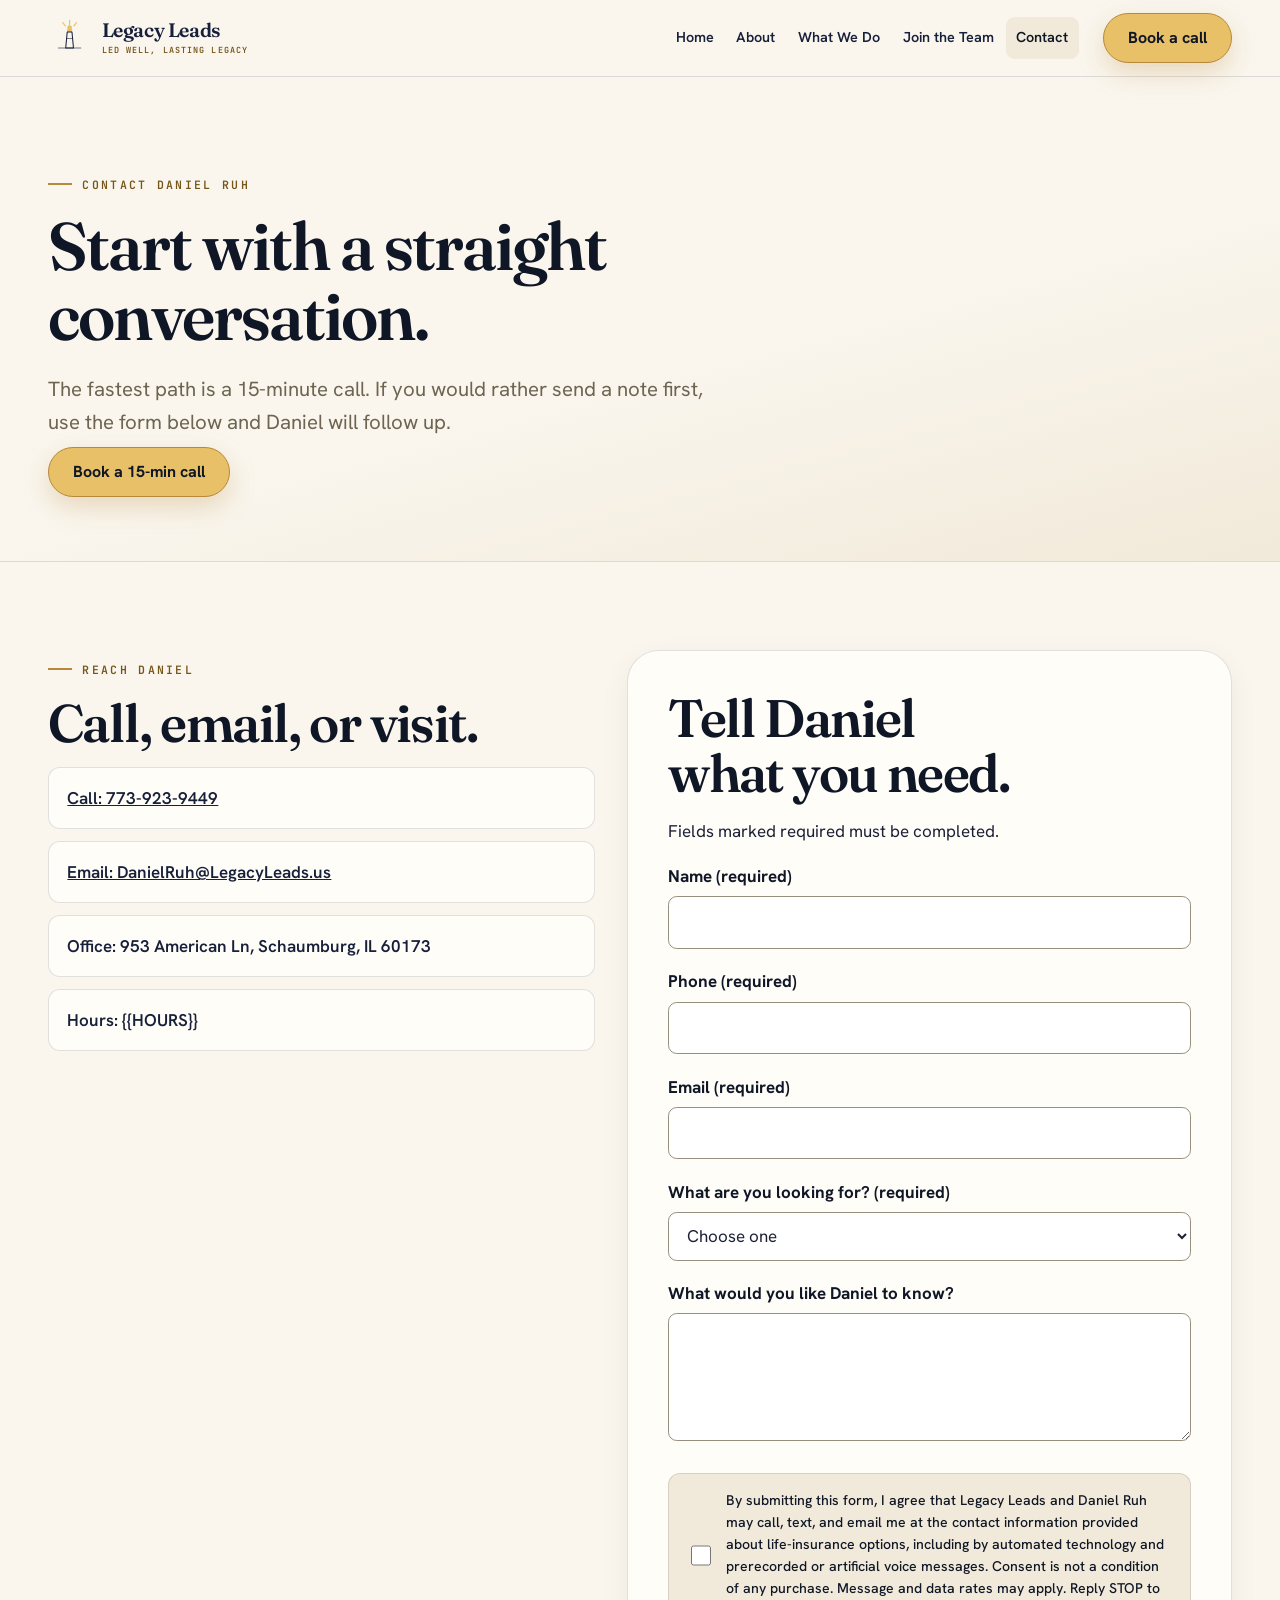
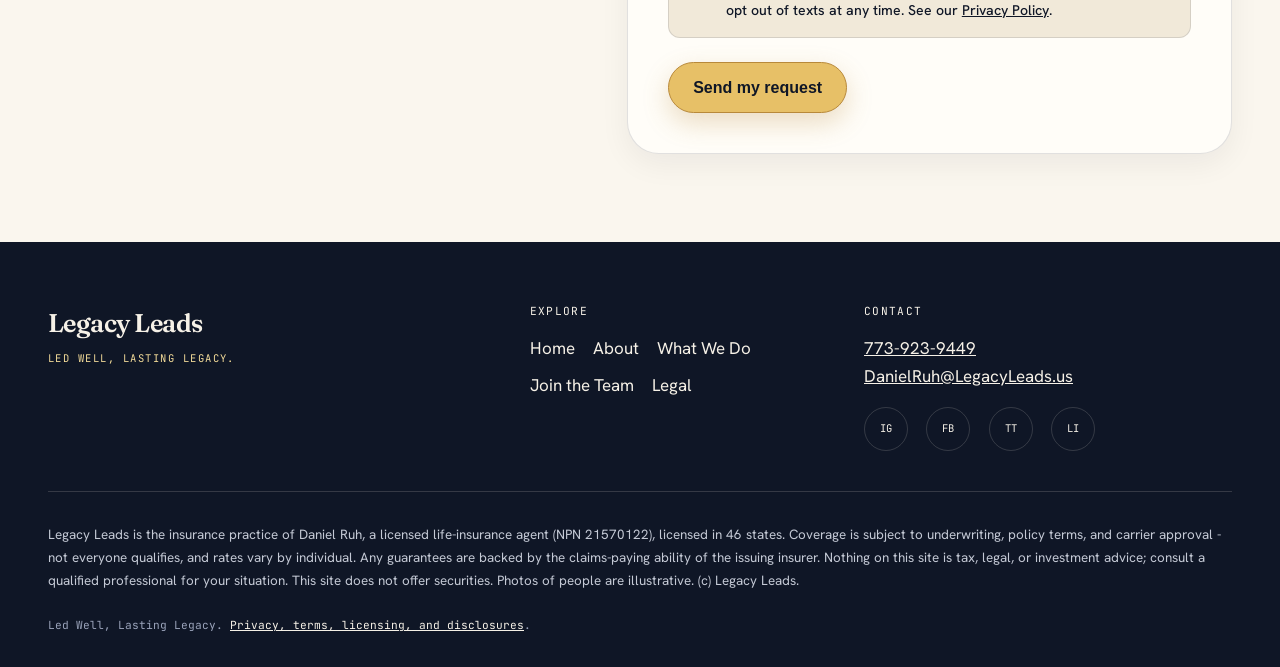
==== contact.html @ 9229e1b1 "Legacy Leads site v1 - Led Well, Lasting Legacy" ====
<!doctype html>
<html lang="en">
<head>
  <meta charset="utf-8">
  <meta name="viewport" content="width=device-width, initial-scale=1">
  <title>Contact Daniel Ruh | Legacy Leads</title>
  <link rel="canonical" href="https://legacyleads.us/contact.html">
  <meta name="description" content="Book a call or contact Daniel Ruh about life-insurance options.">
  <meta name="theme-color" content="#0f1626">
  <link rel="icon" href="assets/favicon.svg" type="image/svg+xml">
  <link rel="preconnect" href="https://fonts.googleapis.com">
  <link rel="preconnect" href="https://fonts.gstatic.com" crossorigin>
  <link href="https://fonts.googleapis.com/css2?family=Fraunces:opsz,wght@9..144,500;9..144,600&amp;family=Hanken+Grotesk:wght@400;600;700&amp;family=JetBrains+Mono:wght@500;600&amp;display=swap" rel="stylesheet">
  <link rel="stylesheet" href="assets/styles.css">
  <noscript><style>.nav-links{display:grid;position:static;border:0;box-shadow:none}.reveal,.reveal-stagger>*{opacity:1!important;transform:none!important}</style></noscript>
</head>
<body>
  <a class="skip-link" href="#main-content">Skip to main content</a>
  <header class="site-header"><div class="shell header-inner">
    <a class="brand-lockup" href="index.html" aria-label="Legacy Leads home"><svg viewBox="0 0 100 100" aria-hidden="true" class="ll-mark"><g stroke="var(--gold)" stroke-width="2.6" stroke-linecap="round"><line x1="50" y1="10" x2="50" y2="20"/><line x1="66" y1="15" x2="60" y2="23"/><line x1="34" y1="15" x2="40" y2="23"/></g><circle cx="50" cy="27" r="5.5" fill="var(--gold)"/><rect x="44" y="30" width="12" height="7" rx="1" fill="var(--gold)"/><path d="M44.5 37 L41 74 H59 L55.5 37 Z" fill="none" stroke="var(--gold)" stroke-width="2.4" stroke-linejoin="round"/><line x1="42.5" y1="52" x2="57.5" y2="52" stroke="var(--gold)" stroke-width="2" opacity=".7"/><line x1="24" y1="74" x2="76" y2="74" stroke="var(--gold)" stroke-width="2.4" stroke-linecap="round" opacity=".6"/></svg><span class="brand-name">Legacy Leads</span><span class="brand-slogan">Led Well, Lasting Legacy</span></a>
    <nav class="site-nav" aria-label="Primary navigation"><button class="nav-toggle" type="button" aria-expanded="false" aria-controls="site-nav-links">Menu</button><ul class="nav-links" id="site-nav-links"><li><a href="index.html">Home</a></li><li><a href="about.html">About</a></li><li><a href="services.html">What We Do</a></li><li><a href="join.html">Join the Team</a></li><li><a href="contact.html" aria-current="page">Contact</a></li></ul></nav>
    <a class="button button-gold header-cta" href="https://meet.legacyleads.us/">Book a call</a>
  </div></header>

  <main id="main-content">
    <section class="page-hero"><div class="shell"><span class="eyebrow">Contact Daniel Ruh</span><h1>Start with a straight conversation.</h1><p class="lede">The fastest path is a 15-minute call. If you would rather send a note first, use the form below and Daniel will follow up.</p><a class="button button-gold" href="https://meet.legacyleads.us/">Book a 15-min call</a></div></section>

    <section class="section"><div class="shell split">
      <div>
        <span class="eyebrow">Reach Daniel</span>
        <h2>Call, email, or visit.</h2>
        <ul class="contact-list">
          <li><a href="tel:+17739239449">Call: 773-923-9449</a></li>
          <li><a href="mailto:DanielRuh@LegacyLeads.us">Email: DanielRuh@LegacyLeads.us</a></li>
          <li><span>Office: 953 American Ln, Schaumburg, IL 60173</span></li>
          <li><span>Hours: {{HOURS}}</span></li>
        </ul>
      </div>

      <form class="contact-form" id="lead-form" action="https://script.google.com/macros/s/AKfycbyf5KZMwbUFO7dhl1DLOxym0Y1qWkAJf0y_yHowlGt7PQkL7hvlx5-NhVSdngNsTMA/exec" method="post" target="ll_sink">
        <h2>Tell Daniel what you need.</h2>
        <p>Fields marked required must be completed.</p>
        <input type="hidden" name="source" value="website-contact">
        <input type="hidden" name="consent_text" value="TCPA v07-14-2026 - website contact form">
        <div class="field"><label for="name">Name (required)</label><input id="name" name="name" type="text" autocomplete="name" required></div>
        <div class="field"><label for="phone">Phone (required)</label><input id="phone" name="phone" type="tel" autocomplete="tel" inputmode="tel" required></div>
        <div class="field"><label for="email">Email (required)</label><input id="email" name="email" type="email" autocomplete="email" required></div>
        <div class="field"><label for="interest">What are you looking for? (required)</label><select id="interest" name="interest" required><option value="">Choose one</option><option>Term or whole life</option><option>Final expense</option><option>Mortgage protection</option><option>Indexed universal life</option><option>Not sure yet</option></select></div>
        <div class="field"><label for="message">What would you like Daniel to know?</label><textarea id="message" name="message"></textarea></div>
        <div class="consent"><label for="consent"><input id="consent" name="consent" type="checkbox" value="on" required><span>By submitting this form, I agree that Legacy Leads and Daniel Ruh may call, text, and email me at the contact information provided about life-insurance options, including by automated technology and prerecorded or artificial voice messages. Consent is not a condition of any purchase. Message and data rates may apply. Reply STOP to opt out of texts at any time. See our <a href="legal.html#privacy">Privacy Policy</a>.</span></label></div>
        <button class="button button-gold" type="submit">Send my request</button>
      </form>
      <iframe name="ll_sink" title="Form submission target" hidden></iframe>
      <div class="form-thanks" id="lead-thanks" hidden role="status">
        <h2>Got it - thank you.</h2>
        <p>Your request is in and Daniel will follow up personally. If it's urgent, call or text <a href="tel:+17739239449">773-923-9449</a>.</p>
        <a class="button button-gold" href="https://meet.legacyleads.us/">Or book a time now</a>
      </div>
    </div></section>
  </main>

  <footer class="site-footer"><div class="shell"><div class="footer-grid">
    <div><div class="footer-wordmark">Legacy Leads</div><div class="footer-slogan">Led Well, Lasting Legacy.</div></div>
    <div><div class="footer-heading">Explore</div><ul class="footer-nav"><li><a href="index.html">Home</a></li><li><a href="about.html">About</a></li><li><a href="services.html">What We Do</a></li><li><a href="join.html">Join the Team</a></li><li><a href="legal.html">Legal</a></li></ul></div>
    <div class="footer-contact"><div class="footer-heading">Contact</div><p><a href="tel:+17739239449">773-923-9449</a><br><a href="mailto:DanielRuh@LegacyLeads.us">DanielRuh@LegacyLeads.us</a></p><ul class="social-links" aria-label="Social media"><li><a href="https://www.instagram.com/legacyleads/" aria-label="Instagram">IG</a></li><li><a href="https://www.facebook.com/legacyleadsus" aria-label="Facebook">FB</a></li><li><a href="https://www.tiktok.com/@legacyleads" aria-label="TikTok">TT</a></li><li><a href="https://www.linkedin.com/company/legacyleadsus" aria-label="LinkedIn">LI</a></li></ul></div>
  </div><p class="legal-disclaimer">Legacy Leads is the insurance practice of Daniel Ruh, a licensed life-insurance agent (NPN 21570122), licensed in 46 states. Coverage is subject to underwriting, policy terms, and carrier approval - not everyone qualifies, and rates vary by individual. Any guarantees are backed by the claims-paying ability of the issuing insurer. Nothing on this site is tax, legal, or investment advice; consult a qualified professional for your situation. This site does not offer securities. Photos of people are illustrative. (c) Legacy Leads.</p><p class="copyright">Led Well, Lasting Legacy. <a class="legal-link" href="legal.html">Privacy, terms, licensing, and disclosures</a>.</p></div></footer>
  <script src="assets/site.js" defer></script>
  <script>
    // Lead form: native submit lands in the Google Sheet via the hidden iframe
    // (most reliable cross-origin path - no CORS gate, no lost leads). JS only
    // swaps in the on-page thank-you so the visitor never leaves the site.
    (function () {
      var form = document.getElementById('lead-form');
      var thanks = document.getElementById('lead-thanks');
      if (!form || !thanks) return;
      form.addEventListener('submit', function () {
        // native validation (required fields + consent) has already passed here
        var btn = form.querySelector('button[type="submit"]');
        if (btn) { btn.disabled = true; btn.textContent = 'Sending...'; }
        setTimeout(function () {
          form.hidden = true;
          thanks.hidden = false;
          thanks.scrollIntoView({ behavior: 'smooth', block: 'center' });
        }, 500);
      });
    }());
  </script>
</body>
</html>
---- assets/styles.css ----
/* ============================================================
   Legacy Leads - evolved Midnight Vault (warm premium)
   Fraunces / Hanken Grotesk / JetBrains Mono
   Signature: the lighthouse beam - one slow sweep of warm light.
   ============================================================ */

:root {
  --navy-deep: #0f1626;
  --navy: #17203a;
  --navy-2: #1e2a47;
  --gold: #e7c067;
  --gold-bright: #f4dc99;
  --gold-deep: #b8893a;
  --gold-ink: #755619;
  --cream: #faf6ee;
  --cream-2: #f1e9d9;
  --secure: #4e8a78;
  --td: #f6f1e7;
  --md: #9aa3ba;
  --tl: #1b2036;
  --ml: #6d6552;
  --white: #fffdf8;
  --line: rgba(27, 32, 54, 0.13);
  --line-dark: rgba(246, 241, 231, 0.16);
  --shadow: 0 24px 60px rgba(15, 22, 38, 0.10);
  --shadow-soft: 0 10px 30px rgba(15, 22, 38, 0.06);
  --radius-sm: 0.75rem;
  --radius: 1.25rem;
  --radius-lg: 2rem;
  --display: "Fraunces", Georgia, serif;
  --ui: "Hanken Grotesk", Arial, sans-serif;
  --mono: "JetBrains Mono", "Courier New", monospace;
  --ease: cubic-bezier(0.22, 0.68, 0.24, 1);
}

* { box-sizing: border-box; }
html { scroll-behavior: smooth; }
body {
  margin: 0;
  background: var(--cream);
  color: var(--tl);
  font-family: var(--ui);
  font-size: 1.0625rem;
  line-height: 1.65;
  text-rendering: optimizeLegibility;
  -webkit-font-smoothing: antialiased;
}
img, svg { display: block; max-width: 100%; }
img { height: auto; }
a { color: inherit; }
a:hover { text-decoration-thickness: 0.12em; }
:focus-visible { outline: 3px solid var(--secure); outline-offset: 4px; border-radius: 0.25rem; }
::selection { background: var(--gold-bright); color: var(--navy-deep); }

.skip-link {
  position: fixed; z-index: 1000; top: 0.75rem; left: 0.75rem;
  padding: 0.75rem 1rem; background: var(--navy-deep); color: var(--td);
  transform: translateY(-180%); transition: transform 200ms var(--ease);
}
.skip-link:focus { transform: translateY(0); }
.shell { width: min(100% - 2.5rem, 74rem); margin-inline: auto; }
.narrow { width: min(100% - 2.5rem, 46rem); margin-inline: auto; }

/* ---------- header ---------- */
.site-header {
  position: sticky; z-index: 50; top: 0;
  border-bottom: 1px solid var(--line);
  background: rgba(250, 246, 238, 0.92);
  backdrop-filter: blur(16px);
  -webkit-backdrop-filter: blur(16px);
}
.header-inner { display: flex; min-height: 4.75rem; align-items: center; justify-content: space-between; gap: 1rem; }
.brand-lockup {
  display: inline-grid; grid-template-columns: 2.7rem auto; grid-template-rows: auto auto;
  align-items: center; column-gap: 0.65rem; color: var(--navy); text-decoration: none;
}
.brand-lockup .ll-mark { grid-row: 1 / 3; width: 2.7rem; height: 2.7rem; }
.brand-lockup .ll-mark > path, .brand-lockup .ll-mark > line { stroke: var(--navy); }
.brand-name {
  align-self: end; font-family: var(--display); font-size: 1.22rem; font-weight: 600;
  letter-spacing: -0.02em; line-height: 1;
}
.brand-slogan {
  align-self: start; margin-top: 0.3rem; color: var(--gold-ink);
  font-family: var(--mono); font-size: 0.53rem; font-weight: 600;
  letter-spacing: 0.13em; line-height: 1.2; text-transform: uppercase;
}
.site-nav { margin-left: auto; }
.nav-toggle {
  min-height: 2.75rem; padding: 0.62rem 0.9rem; border: 1px solid var(--line);
  border-radius: var(--radius-sm); background: var(--white); color: var(--navy);
  cursor: pointer; font-weight: 700; font-size: 0.9rem; font-family: var(--ui);
}
.nav-links {
  position: absolute; top: calc(100% + 1px); right: 1rem; left: 1rem;
  display: none; gap: 0.25rem; margin: 0; padding: 0.75rem;
  border: 1px solid var(--line); border-top: 0;
  border-radius: 0 0 var(--radius) var(--radius);
  background: var(--cream); box-shadow: var(--shadow); list-style: none;
}
.site-header.nav-open .nav-links { display: grid; }
.nav-links a {
  display: block; padding: 0.7rem 0.8rem; border-radius: 0.55rem;
  color: var(--navy); font-weight: 600; text-decoration: none;
}
.nav-links a:hover, .nav-links a[aria-current="page"] { background: var(--cream-2); color: var(--navy-deep); }
.header-cta { display: none; }

/* ---------- buttons ---------- */
.button {
  display: inline-flex; min-height: 3.15rem; align-items: center; justify-content: center;
  gap: 0.5rem; padding: 0.8rem 1.5rem; border: 1px solid transparent; border-radius: 999px;
  font-weight: 700; font-size: 1rem; line-height: 1.2; text-align: center; text-decoration: none;
  transition: transform 180ms var(--ease), box-shadow 180ms var(--ease), background 180ms var(--ease), color 180ms var(--ease);
}
.button:hover { transform: translateY(-2px); text-decoration: none; }
.button:active { transform: translateY(0); }
.button-gold {
  border-color: var(--gold-deep); background: var(--gold); color: var(--navy-deep);
  box-shadow: 0 10px 26px rgba(184, 137, 58, 0.28);
}
.button-gold:hover { background: var(--gold-bright); box-shadow: 0 14px 32px rgba(184, 137, 58, 0.36); }
.button-outline { border-color: var(--navy); background: transparent; color: var(--navy); }
.button-outline:hover { background: var(--navy); color: var(--td); }
.button-ghost-light { border-color: rgba(246, 241, 231, 0.45); background: transparent; color: var(--td); }
.button-ghost-light:hover { border-color: var(--gold); color: var(--gold-bright); }
.button-light { border-color: var(--gold); background: var(--gold); color: var(--navy-deep); }
.button-light:hover { background: var(--gold-bright); }

/* ---------- type ---------- */
.eyebrow {
  display: inline-flex; align-items: center; gap: 0.65rem; margin-bottom: 1.1rem;
  color: var(--gold-ink); font-family: var(--mono); font-size: 0.72rem; font-weight: 600;
  letter-spacing: 0.2em; text-transform: uppercase;
}
.eyebrow::before { width: 1.5rem; height: 2px; background: var(--gold-deep); content: ""; }
h1, h2, h3 {
  margin-top: 0; color: var(--navy-deep); font-family: var(--display);
  font-weight: 600; line-height: 1.04; letter-spacing: -0.03em; text-wrap: balance;
}
h1 { max-width: 16ch; margin-bottom: 1.4rem; font-size: clamp(2.7rem, 8.5vw, 5.4rem); font-optical-sizing: auto; }
h2 { margin-bottom: 1rem; font-size: clamp(1.9rem, 5.5vw, 3.3rem); }
h3 { margin-bottom: 0.65rem; font-size: clamp(1.22rem, 3.5vw, 1.5rem); line-height: 1.15; }
h1 em, h2 em { font-style: italic; font-weight: 500; color: var(--gold-deep); }
p { margin-top: 0; }
.lede { max-width: 42rem; margin-bottom: 2rem; color: var(--ml); font-size: clamp(1.1rem, 2.6vw, 1.28rem); line-height: 1.6; }

/* ---------- THE HERO: dark harbor + the beam ---------- */
.hero {
  position: relative; overflow: hidden;
  padding: clamp(4rem, 9vw, 7rem) 0 clamp(3.5rem, 7vw, 5.5rem);
  background:
    radial-gradient(120% 90% at 85% -20%, #24304f 0%, transparent 55%),
    radial-gradient(90% 70% at -10% 110%, #131c31 0%, transparent 60%),
    var(--navy-deep);
  color: var(--td);
}
/* the beam - a slow lighthouse sweep of warm light across the harbor */
.hero .beam {
  position: absolute; z-index: 0; top: -42%; left: 50%; width: 200vmax; height: 200vmax;
  transform: translateX(-50%);
  background: conic-gradient(
    from 0deg at 50% 50%,
    transparent 0deg,
    rgba(231, 192, 103, 0.10) 8deg,
    rgba(244, 220, 153, 0.16) 14deg,
    rgba(231, 192, 103, 0.10) 20deg,
    transparent 28deg,
    transparent 360deg
  );
  animation: beam-sweep 14s var(--ease) infinite;
  pointer-events: none;
}
@keyframes beam-sweep {
  0%   { rotate: 142deg; }
  46%  { rotate: 218deg; }
  54%  { rotate: 218deg; }
  100% { rotate: 142deg; }
}
/* faint horizon + water shimmer under everything */
.hero::after {
  position: absolute; z-index: 0; right: 0; bottom: 0; left: 0; height: 30%;
  background: linear-gradient(180deg, transparent, rgba(231, 192, 103, 0.05));
  content: "";
}
.hero-grid { position: relative; z-index: 1; display: grid; gap: 3rem; align-items: center; }
.hero .eyebrow { color: var(--gold-bright); }
.hero .eyebrow::before { background: var(--gold); }
.hero h1 { color: var(--td); }
.hero h1 em { color: var(--gold); }
.hero .lede { color: var(--md); }
.cta-row { display: flex; flex-wrap: wrap; gap: 0.8rem; }
.trust-row { display: flex; flex-wrap: wrap; gap: 0.7rem 1.6rem; margin: 2.2rem 0 0; padding: 0; color: var(--md); font-size: 0.95rem; list-style: none; }
.trust-row li { display: inline-flex; align-items: center; gap: 0.55rem; }
.trust-row li::before {
  width: 1rem; height: 1rem; border-radius: 50%;
  background: var(--secure);
  content: "";
  -webkit-mask: url('data:image/svg+xml;utf8,<svg xmlns="http://www.w3.org/2000/svg" viewBox="0 0 16 16"><path fill="black" d="M6.4 12.2 2.6 8.4l1.2-1.2 2.6 2.6 5.8-5.8 1.2 1.2z"/></svg>') center / contain no-repeat;
  mask: url('data:image/svg+xml;utf8,<svg xmlns="http://www.w3.org/2000/svg" viewBox="0 0 16 16"><path fill="black" d="M6.4 12.2 2.6 8.4l1.2-1.2 2.6 2.6 5.8-5.8 1.2 1.2z"/></svg>') center / contain no-repeat;
}
.hero-photo { position: relative; }
.hero-photo img {
  width: 100%; border: 1px solid rgba(231, 192, 103, 0.35);
  border-radius: var(--radius-lg);
  box-shadow: 0 30px 80px rgba(0, 0, 0, 0.45), 0 0 0 6px rgba(231, 192, 103, 0.06);
}
.hero-photo figcaption {
  margin-top: 0.9rem; color: var(--md); font-family: var(--mono);
  font-size: 0.66rem; letter-spacing: 0.14em; text-transform: uppercase; text-align: right;
}


/* ---------- sections ---------- */
.section { padding: clamp(3.5rem, 8vw, 5.5rem) 0; }
.section-cream-2 { border-block: 1px solid var(--line); background: var(--cream-2); }
.section-dark { background: var(--navy-deep); color: var(--td); }
.section-dark h1, .section-dark h2, .section-dark h3 { color: var(--td); }
.section-dark .eyebrow { color: var(--gold-bright); }
.section-dark .eyebrow::before { background: var(--gold); }
.section-dark .lede, .section-dark .muted { color: var(--md); }
.split { display: grid; gap: 2rem; align-items: start; }
.section-heading { max-width: 52rem; margin-bottom: 2.75rem; }
.section-heading p { max-width: 43rem; color: var(--ml); font-size: 1.08rem; }

/* the truth card - navy island in the cream */
.truth-card {
  position: relative; overflow: hidden;
  padding: clamp(2.25rem, 7vw, 4.5rem);
  border-radius: var(--radius-lg);
  background:
    radial-gradient(80% 120% at 100% 0%, #202c49 0%, transparent 60%),
    var(--navy-deep);
  color: var(--td); box-shadow: var(--shadow);
}
.truth-card::after {
  position: absolute; top: -9rem; right: -8rem; width: 22rem; height: 22rem;
  border: 1px solid rgba(231, 192, 103, 0.25); border-radius: 50%;
  box-shadow: 0 0 0 3rem rgba(231, 192, 103, 0.05), 0 0 0 7rem rgba(231, 192, 103, 0.03);
  content: "";
}
.truth-card .eyebrow { color: var(--gold-bright); }
.truth-card .eyebrow::before { background: var(--gold); }
.truth-card h2 { max-width: 20ch; color: var(--td); }
.truth-card p { position: relative; max-width: 52rem; margin-bottom: 0; color: #c6cbd8; font-size: 1.12rem; }

/* how it works - the lighted path */
.steps { position: relative; display: grid; gap: 1rem; counter-reset: step; }
.step {
  position: relative; padding: 1.8rem 1.6rem 1.6rem;
  border: 1px solid var(--line); border-radius: var(--radius);
  background: var(--white); box-shadow: var(--shadow-soft);
}
.step-number {
  display: inline-flex; align-items: center; gap: 0.6rem; margin-bottom: 1.6rem;
  color: var(--gold-ink); font-family: var(--mono); font-size: 0.78rem; font-weight: 600; letter-spacing: 0.12em;
}
.step-number::after { width: 2.2rem; height: 2px; background: linear-gradient(90deg, var(--gold), transparent); content: ""; }
.step p { margin-bottom: 0; color: var(--ml); }

/* product cards with art-directed images */
.grid-2, .grid-3, .grid-4 { display: grid; gap: 1.1rem; }
.card {
  height: 100%; padding: 1.6rem;
  border: 1px solid var(--line); border-radius: var(--radius);
  background: var(--white); box-shadow: var(--shadow-soft);
}
.card p:last-child { margin-bottom: 0; }
.card-link { display: block; color: inherit; text-decoration: none; transition: transform 220ms var(--ease), border-color 220ms var(--ease), box-shadow 220ms var(--ease); }
.card-link:hover { border-color: rgba(184, 137, 58, 0.6); box-shadow: var(--shadow); transform: translateY(-4px); }
.card-number { display: block; margin-bottom: 2rem; color: var(--gold-ink); font-family: var(--mono); font-size: 0.78rem; font-weight: 600; letter-spacing: 0.12em; }
.photo-card {
  display: flex; flex-direction: column; overflow: hidden; height: 100%; padding: 0;
  border: 1px solid var(--line); border-radius: var(--radius);
  background: var(--white); box-shadow: var(--shadow-soft);
  color: inherit; text-decoration: none;
  transition: transform 220ms var(--ease), box-shadow 220ms var(--ease), border-color 220ms var(--ease);
}
.photo-card .photo-frame { overflow: hidden; aspect-ratio: 3 / 2; }
.photo-card img { width: 100%; height: 100%; object-fit: cover; transition: transform 600ms var(--ease); }
.photo-card .photo-body { display: flex; flex: 1; flex-direction: column; gap: 0.35rem; padding: 1.3rem 1.4rem 1.5rem; }
.photo-card .card-kicker { margin-bottom: 0.35rem; }
.photo-card p { margin-bottom: 0; color: var(--ml); font-size: 0.98rem; }
.photo-card .card-cta {
  margin-top: auto; padding-top: 0.9rem; color: var(--gold-ink);
  font-family: var(--mono); font-size: 0.72rem; font-weight: 600; letter-spacing: 0.12em; text-transform: uppercase;
}
.photo-card:hover { border-color: rgba(184, 137, 58, 0.6); box-shadow: var(--shadow); transform: translateY(-4px); }
.photo-card:hover img { transform: scale(1.04); }
.card-kicker {
  display: inline-flex; width: fit-content; padding: 0.32rem 0.6rem;
  border: 1px solid rgba(184, 137, 58, 0.35); border-radius: 999px;
  color: var(--gold-ink); font-family: var(--mono); font-size: 0.65rem; letter-spacing: 0.08em; text-transform: uppercase;
}

/* promise */
.promise {
  display: grid; gap: 2.5rem; padding: clamp(2rem, 7vw, 4rem);
  border: 1px solid var(--line); border-radius: var(--radius-lg); background: var(--white);
  box-shadow: var(--shadow-soft);
}
.signature { color: var(--gold-ink); font-family: var(--display); font-size: 1.3rem; font-style: italic; }
.check-list, .plain-list { margin: 0; padding: 0; list-style: none; }
.check-list li { position: relative; padding: 0.9rem 0 0.9rem 2.1rem; border-bottom: 1px solid var(--line); }
.check-list li:last-child { border-bottom: 0; }
.check-list li::before {
  position: absolute; top: 1.15rem; left: 0; width: 1.05rem; height: 1.05rem;
  background: var(--secure); content: "";
  -webkit-mask: url('data:image/svg+xml;utf8,<svg xmlns="http://www.w3.org/2000/svg" viewBox="0 0 16 16"><path fill="black" d="M6.4 12.2 2.6 8.4l1.2-1.2 2.6 2.6 5.8-5.8 1.2 1.2z"/></svg>') center / contain no-repeat;
  mask: url('data:image/svg+xml;utf8,<svg xmlns="http://www.w3.org/2000/svg" viewBox="0 0 16 16"><path fill="black" d="M6.4 12.2 2.6 8.4l1.2-1.2 2.6 2.6 5.8-5.8 1.2 1.2z"/></svg>') center / contain no-repeat;
}

/* reviews */
blockquote.card { margin: 0; }
blockquote.card p { font-family: var(--display); font-size: 1.12rem; font-style: italic; color: var(--navy); }
blockquote.card footer { color: var(--ml); font-size: 0.92rem; }
.reviews-note { max-width: 52rem; margin-top: 1.25rem; padding: 1rem 1.2rem; border-left: 3px solid var(--gold-deep); background: var(--cream-2); color: var(--ml); font-size: 0.95rem; }

/* join band */
.band { overflow: hidden; padding: 3.5rem 0; background: var(--navy); color: var(--td); }
.band-inner { display: flex; flex-wrap: wrap; align-items: center; justify-content: space-between; gap: 2rem; }
.band-inner > div { max-width: 45rem; }
.band-inner p { margin-bottom: 0; }
.band-grid { display: grid; align-items: stretch; }
.band-copy { padding: clamp(3rem, 7vw, 4.5rem) 0; }
.band .eyebrow { color: var(--gold-bright); }
.band .eyebrow::before { background: var(--gold); }
.band h2 { max-width: 17ch; color: var(--td); }
.band p { max-width: 40rem; margin-bottom: 1.75rem; color: #c9cfdd; }
.band-photo { position: relative; min-height: 16rem; }
.band-photo img { position: absolute; inset: 0; width: 100%; height: 100%; object-fit: cover; }
.band-photo::after {
  position: absolute; inset: 0;
  background: linear-gradient(90deg, var(--navy) 0%, transparent 35%);
  content: "";
}

/* final cta */
.final-cta { position: relative; overflow: hidden; text-align: center; }
.final-cta .narrow { position: relative; z-index: 1; }
.final-cta::before {
  position: absolute; top: -60%; left: 50%; width: 60rem; height: 60rem;
  transform: translateX(-50%);
  background: radial-gradient(closest-side, rgba(231, 192, 103, 0.14), transparent 70%);
  content: "";
}
.final-cta h2 { max-width: 22ch; margin-inline: auto; }
.final-cta .lede { margin-inline: auto; }

/* ---------- interior pages ---------- */
.page-hero {
  position: relative; overflow: hidden;
  padding: clamp(3.5rem, 8vw, 5.5rem) 0 clamp(2.75rem, 6vw, 4rem);
  border-bottom: 1px solid var(--line);
  background: linear-gradient(165deg, var(--cream) 55%, var(--cream-2));
}
.page-hero h1 { max-width: 18ch; font-size: clamp(2.4rem, 7vw, 4.2rem); }
.page-hero .lede { margin-bottom: 0.5rem; }
.credential-strip {
  display: grid; gap: 1px; overflow: hidden; margin-top: 2.25rem;
  border: 1px solid var(--line); border-radius: var(--radius); background: var(--line);
}
.credential-strip div { padding: 1.1rem 1.25rem; background: var(--white); }
.credential-strip span { display: block; margin-bottom: 0.2rem; color: var(--ml); font-family: var(--mono); font-size: 0.66rem; letter-spacing: 0.1em; text-transform: uppercase; }
.credential-strip strong { color: var(--navy-deep); }

.product-section { padding: clamp(3.25rem, 7vw, 5rem) 0; border-bottom: 1px solid var(--line); scroll-margin-top: 6rem; }
.product-section:nth-of-type(even) { background: var(--cream-2); }
.product-split { display: grid; gap: 2.25rem; align-items: center; }
.product-photo img { border: 1px solid var(--line); border-radius: var(--radius-lg); box-shadow: var(--shadow); }
.product-copy { max-width: 52rem; font-size: 1.06rem; white-space: pre-line; }
.product-copy + .button { margin-top: 1.25rem; }

.iul-disclosure {
  padding: clamp(1.75rem, 5vw, 3rem);
  border: 1px solid rgba(231, 192, 103, 0.35); border-radius: var(--radius-lg);
  background: radial-gradient(90% 120% at 100% 0%, #1d2947 0%, transparent 55%), var(--navy-deep);
  color: var(--td);
}
.iul-disclosure h2, .iul-disclosure h3 { color: var(--td); }
.iul-disclosure p, .iul-disclosure li { color: #d4d8e2; }
.iul-disclosure li + li { margin-top: 0.7rem; }
.small-print { margin-top: 1.5rem; padding-top: 1.25rem; border-top: 1px solid var(--line-dark); color: var(--md) !important; font-size: 0.86rem; }

.not-for { border: 1px solid rgba(231, 192, 103, 0.4); background: var(--navy-2); }
.not-for h2, .not-for h3 { color: var(--td); }
.not-for p, .not-for li { color: #d5d9e2; }
.structure-table { width: 100%; border-collapse: collapse; overflow: hidden; border: 1px solid var(--line); border-radius: var(--radius); background: var(--white); }
.structure-table th, .structure-table td { padding: 1rem 1.1rem; border-bottom: 1px solid var(--line); text-align: left; vertical-align: top; }
.structure-table tr:last-child th, .structure-table tr:last-child td { border-bottom: 0; }
.structure-table th { width: 38%; color: var(--navy); font-family: var(--mono); font-size: 0.7rem; letter-spacing: 0.06em; text-transform: uppercase; }

.contact-list { display: grid; gap: 0.75rem; margin: 0; padding: 0; list-style: none; }
.contact-list a, .contact-list span { display: block; padding: 1rem 1.15rem; border: 1px solid var(--line); border-radius: var(--radius-sm); background: var(--white); color: var(--navy); font-weight: 600; }
.contact-list a:hover { border-color: rgba(184, 137, 58, 0.6); }
.contact-form { padding: clamp(1.5rem, 5vw, 2.5rem); border: 1px solid var(--line); border-radius: var(--radius-lg); background: var(--white); box-shadow: var(--shadow-soft); }
.field { margin-bottom: 1.15rem; }
label, legend { display: block; margin-bottom: 0.4rem; color: var(--navy-deep); font-weight: 700; }
input, select, textarea {
  width: 100%; min-height: 3rem; padding: 0.7rem 0.85rem;
  border: 1px solid #97907f; border-radius: 0.55rem; background: #fff; color: var(--tl); font: inherit;
}
input:focus-visible, select:focus-visible, textarea:focus-visible { border-color: var(--secure); }
textarea { min-height: 8rem; resize: vertical; }
.consent { margin: 1.5rem 0; padding: 1rem 1.1rem; border: 1px solid var(--line); border-radius: var(--radius-sm); background: var(--cream-2); }
.consent label { display: grid; grid-template-columns: auto 1fr; gap: 0.75rem; margin: 0; font-size: 0.88rem; font-weight: 500; line-height: 1.55; }
.consent input { width: 1.25rem; min-height: 1.25rem; margin-top: 0.15rem; }

.legal-section { padding: 3rem 0; border-bottom: 1px solid var(--line); scroll-margin-top: 6rem; }
.legal-section h2 { font-size: clamp(1.7rem, 5vw, 2.4rem); }
.anchor-nav { display: flex; flex-wrap: wrap; gap: 0.6rem; margin-top: 1.5rem; }
.anchor-nav a { padding: 0.55rem 0.85rem; border: 1px solid var(--line); border-radius: 999px; background: var(--white); color: var(--navy); font-size: 0.92rem; font-weight: 600; text-decoration: none; }
.anchor-nav a:hover { border-color: rgba(184, 137, 58, 0.6); }

/* ---------- footer ---------- */
.site-footer { padding: 3.75rem 0 2rem; background: var(--navy-deep); color: var(--md); }
.footer-grid { display: grid; gap: 2.5rem; }
.footer-wordmark { margin-bottom: 0.4rem; color: var(--td); font-family: var(--display); font-size: 1.6rem; font-weight: 600; letter-spacing: -0.02em; }
.footer-slogan { color: var(--gold-bright); font-family: var(--mono); font-size: 0.66rem; letter-spacing: 0.14em; text-transform: uppercase; }
.footer-heading { margin-bottom: 0.85rem; color: var(--td); font-family: var(--mono); font-size: 0.7rem; letter-spacing: 0.12em; text-transform: uppercase; }
.footer-nav, .social-links { display: flex; flex-wrap: wrap; gap: 0.55rem 1.15rem; margin: 0; padding: 0; list-style: none; }
.footer-nav a, .social-links a, .footer-contact a, .site-footer .legal-link { color: var(--td); }
.footer-nav a { text-decoration: none; }
.footer-nav a:hover { color: var(--gold-bright); text-decoration: underline; }
.social-links a {
  display: inline-flex; min-width: 2.75rem; min-height: 2.75rem; align-items: center; justify-content: center;
  border: 1px solid var(--line-dark); border-radius: 999px;
  font-family: var(--mono); font-size: 0.66rem; text-decoration: none;
  transition: border-color 180ms var(--ease), color 180ms var(--ease);
}
.social-links a:hover { border-color: var(--gold); color: var(--gold-bright); }
.social-links svg { width: 1.15rem; height: 1.15rem; fill: currentColor; }
.legal-disclaimer { margin-top: 2.5rem; padding-top: 2rem; border-top: 1px solid var(--line-dark); color: #c4c9d5; font-size: 0.84rem; line-height: 1.7; }
.copyright { margin: 1.5rem 0 0; color: var(--md); font-family: var(--mono); font-size: 0.7rem; }

/* ---------- reveal on scroll ---------- */
.reveal { opacity: 0; transform: translateY(18px); transition: opacity 650ms var(--ease), transform 650ms var(--ease); }
.reveal.in { opacity: 1; transform: none; }
.reveal-stagger > * { opacity: 0; transform: translateY(18px); transition: opacity 650ms var(--ease), transform 650ms var(--ease); }
.reveal-stagger.in > * { opacity: 1; transform: none; }
.reveal-stagger.in > *:nth-child(2) { transition-delay: 90ms; }
.reveal-stagger.in > *:nth-child(3) { transition-delay: 180ms; }
.reveal-stagger.in > *:nth-child(4) { transition-delay: 270ms; }
.no-js .reveal, .no-js .reveal-stagger > * { opacity: 1; transform: none; }

/* ---------- responsive ---------- */
@media (min-width: 42rem) {
  .shell, .narrow { width: min(100% - 3.5rem, 74rem); }
  .grid-2, .credential-strip, .footer-grid { grid-template-columns: repeat(2, minmax(0, 1fr)); }
  .grid-3, .steps { grid-template-columns: repeat(3, minmax(0, 1fr)); }
  .grid-4 { grid-template-columns: repeat(2, minmax(0, 1fr)); }
  .promise, .split, .product-split { grid-template-columns: minmax(0, 0.95fr) minmax(0, 1.05fr); }
  .header-cta { display: inline-flex; }
}
@media (min-width: 64rem) {
  .hero-grid { grid-template-columns: minmax(0, 1.12fr) minmax(22rem, 0.88fr); }
  .nav-toggle { display: none; }
  .nav-links, .site-header.nav-open .nav-links {
    position: static; display: flex; align-items: center; gap: 0.1rem;
    padding: 0; border: 0; background: transparent; box-shadow: none;
  }
  .nav-links a { padding: 0.6rem 0.66rem; font-size: 0.9rem; }
  .header-cta { margin-left: 0.5rem; }
  .grid-4 { grid-template-columns: repeat(4, minmax(0, 1fr)); }
  .credential-strip { grid-template-columns: repeat(4, minmax(0, 1fr)); }
  .footer-grid { grid-template-columns: 1.2fr 0.8fr 1fr; }
  .band-grid { grid-template-columns: minmax(0, 1.05fr) minmax(0, 0.95fr); }
  .band-copy { padding-right: 3rem; }
  .band-photo { min-height: 100%; }
}

/* ---------- reduced motion ---------- */
@media (prefers-reduced-motion: reduce) {
  html { scroll-behavior: auto; }
  *, *::before, *::after {
    transition-duration: 0.01ms !important;
    animation-duration: 0.01ms !important;
    animation-iteration-count: 1 !important;
    scroll-behavior: auto !important;
  }
  .hero .beam {
    animation: none;
    rotate: 180deg;
    background: radial-gradient(50% 50% at 50% 50%, rgba(231, 192, 103, 0.08), transparent 70%);
  }
  .reveal, .reveal-stagger > * { opacity: 1; transform: none; }
}

/* ---------- interior-page compat ---------- */
.band .band-inner {
  display: flex; flex-wrap: wrap; align-items: center; justify-content: space-between;
  gap: 2rem; padding: clamp(3rem, 7vw, 4.5rem) 0;
}

/* ---------- lead form thank-you ---------- */
.form-thanks {
  padding: clamp(1.75rem, 5vw, 2.5rem);
  border: 1px solid rgba(78, 138, 120, 0.5); border-radius: var(--radius-lg);
  background: var(--white); box-shadow: var(--shadow-soft);
}
.form-thanks h2 { color: var(--secure); }
.form-thanks p { color: var(--ml); }
.form-thanks .button { margin-top: 0.5rem; }
iframe[name="ll_sink"] { display: none; }
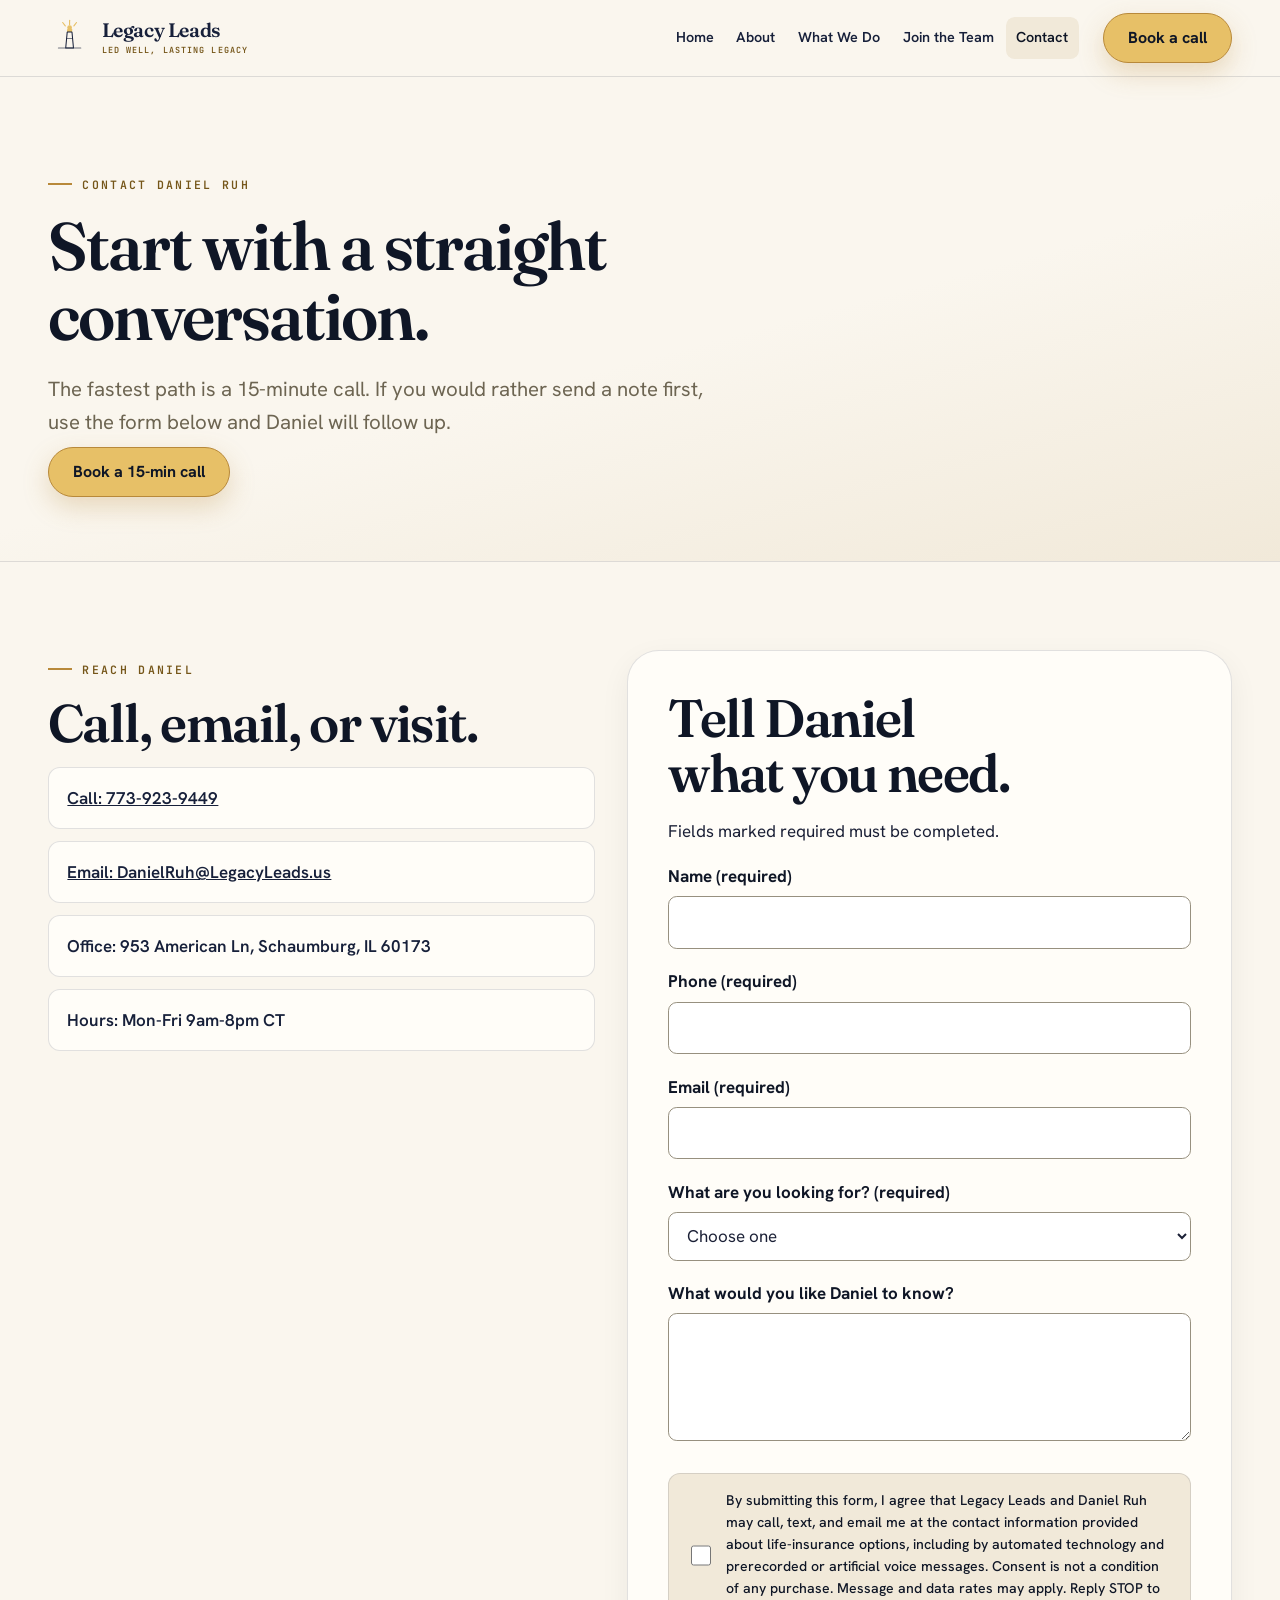
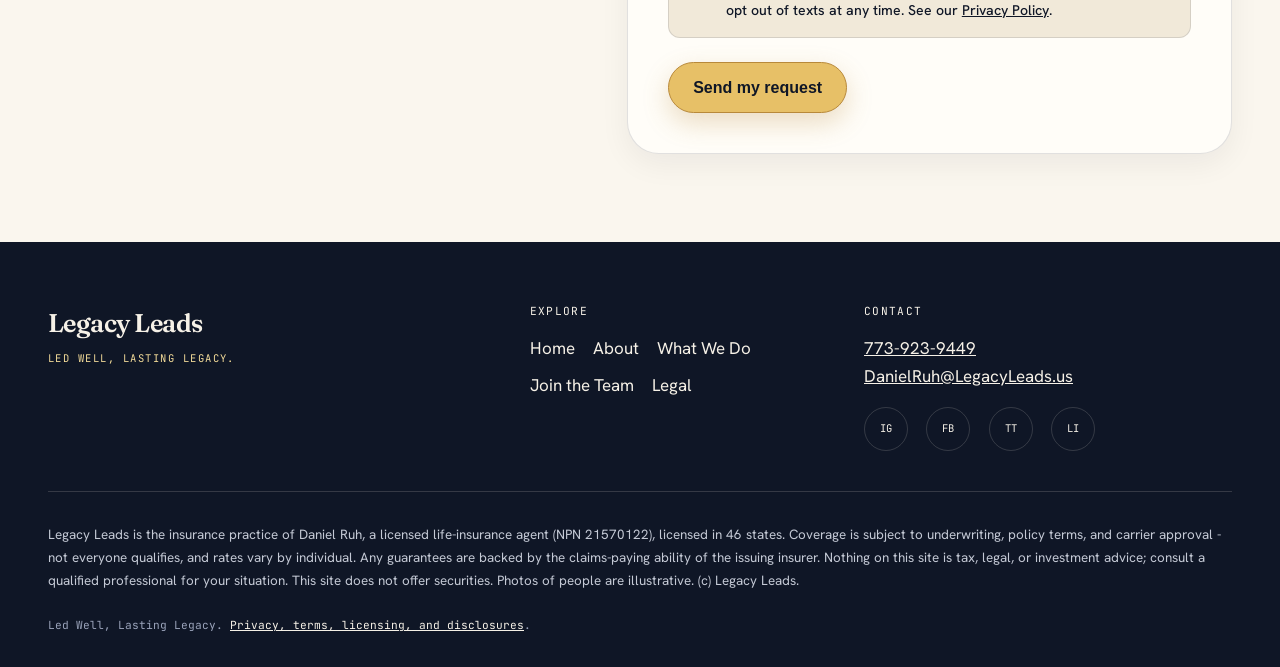
==== commit 187ba1d3: "Fill hours (Mon-Fri 9am-8pm CT) + interim interview booking link" ====
--- a/contact.html
+++ b/contact.html
@@ -33,7 +33,7 @@
           <li><a href="tel:+17739239449">Call: 773-923-9449</a></li>
           <li><a href="mailto:DanielRuh@LegacyLeads.us">Email: DanielRuh@LegacyLeads.us</a></li>
           <li><span>Office: 953 American Ln, Schaumburg, IL 60173</span></li>
-          <li><span>Hours: {{HOURS}}</span></li>
+          <li><span>Hours: Mon-Fri 9am-8pm CT</span></li>
         </ul>
       </div>
 
